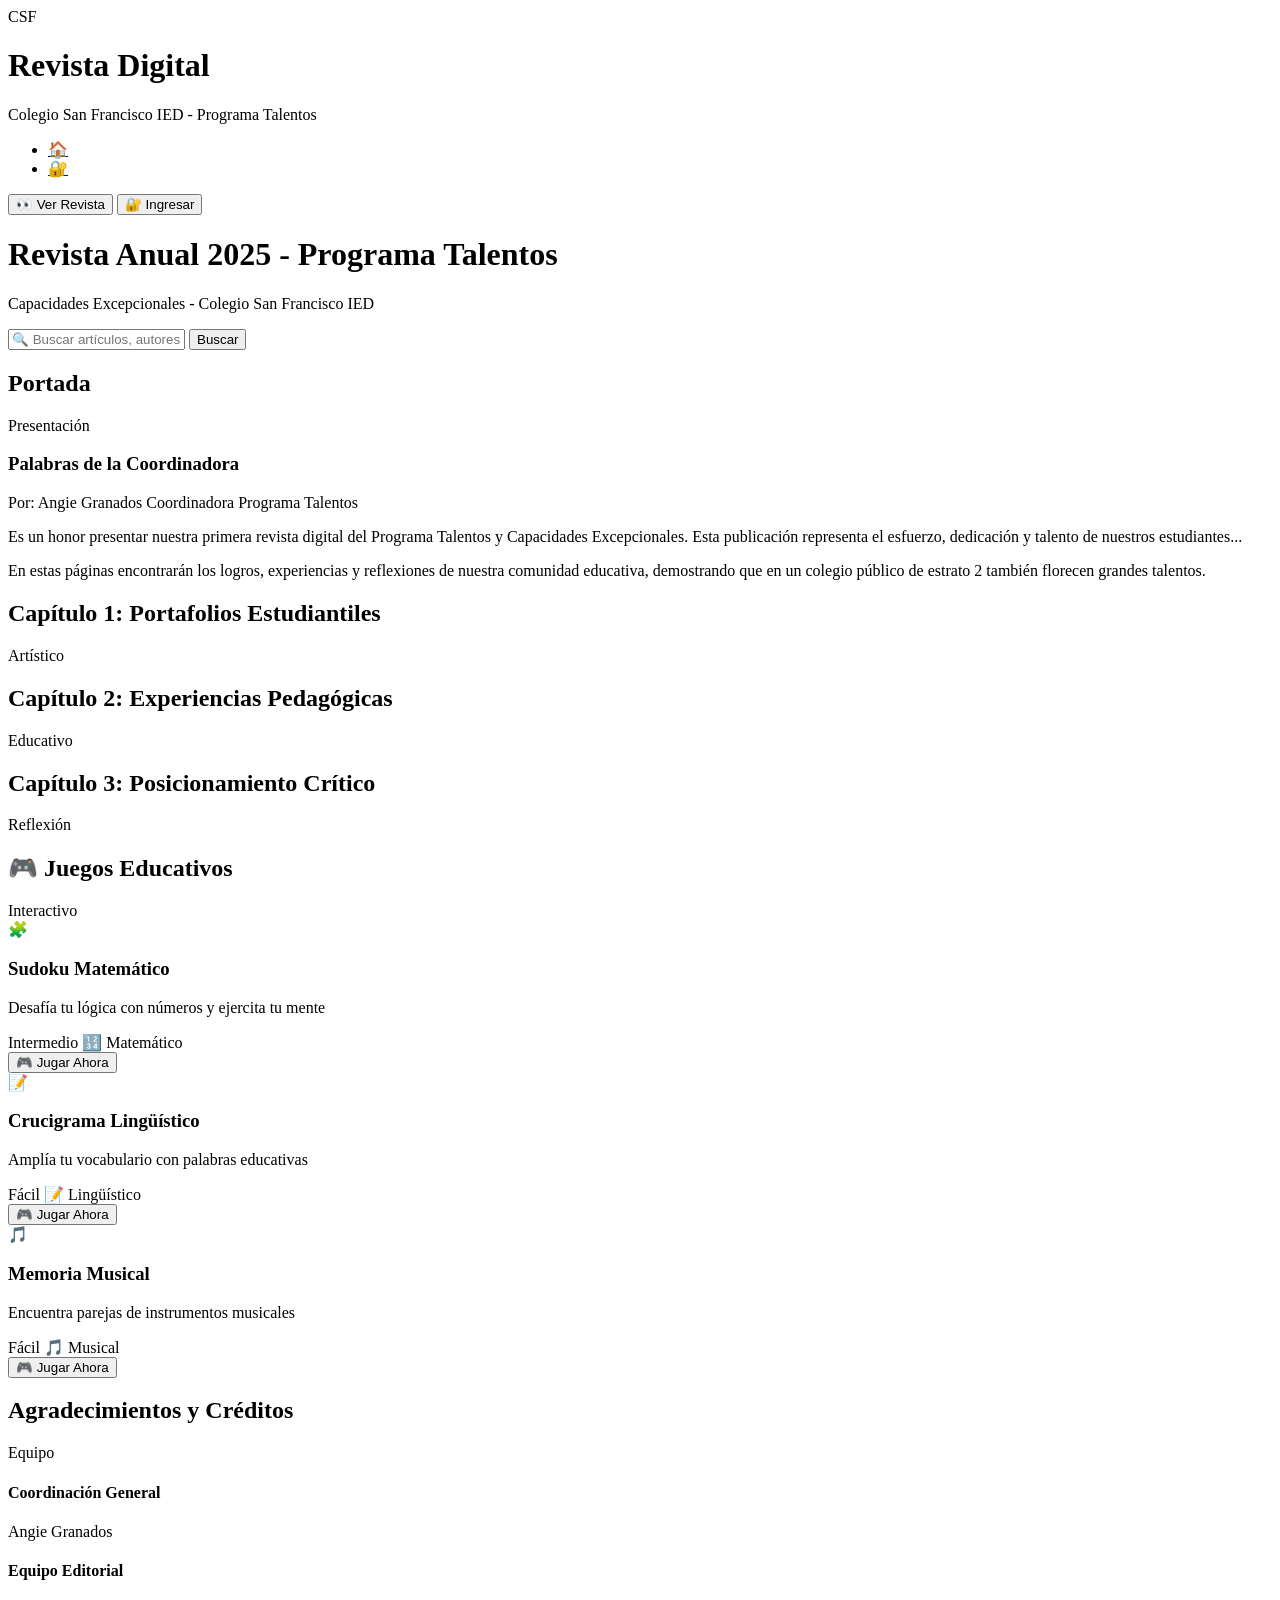
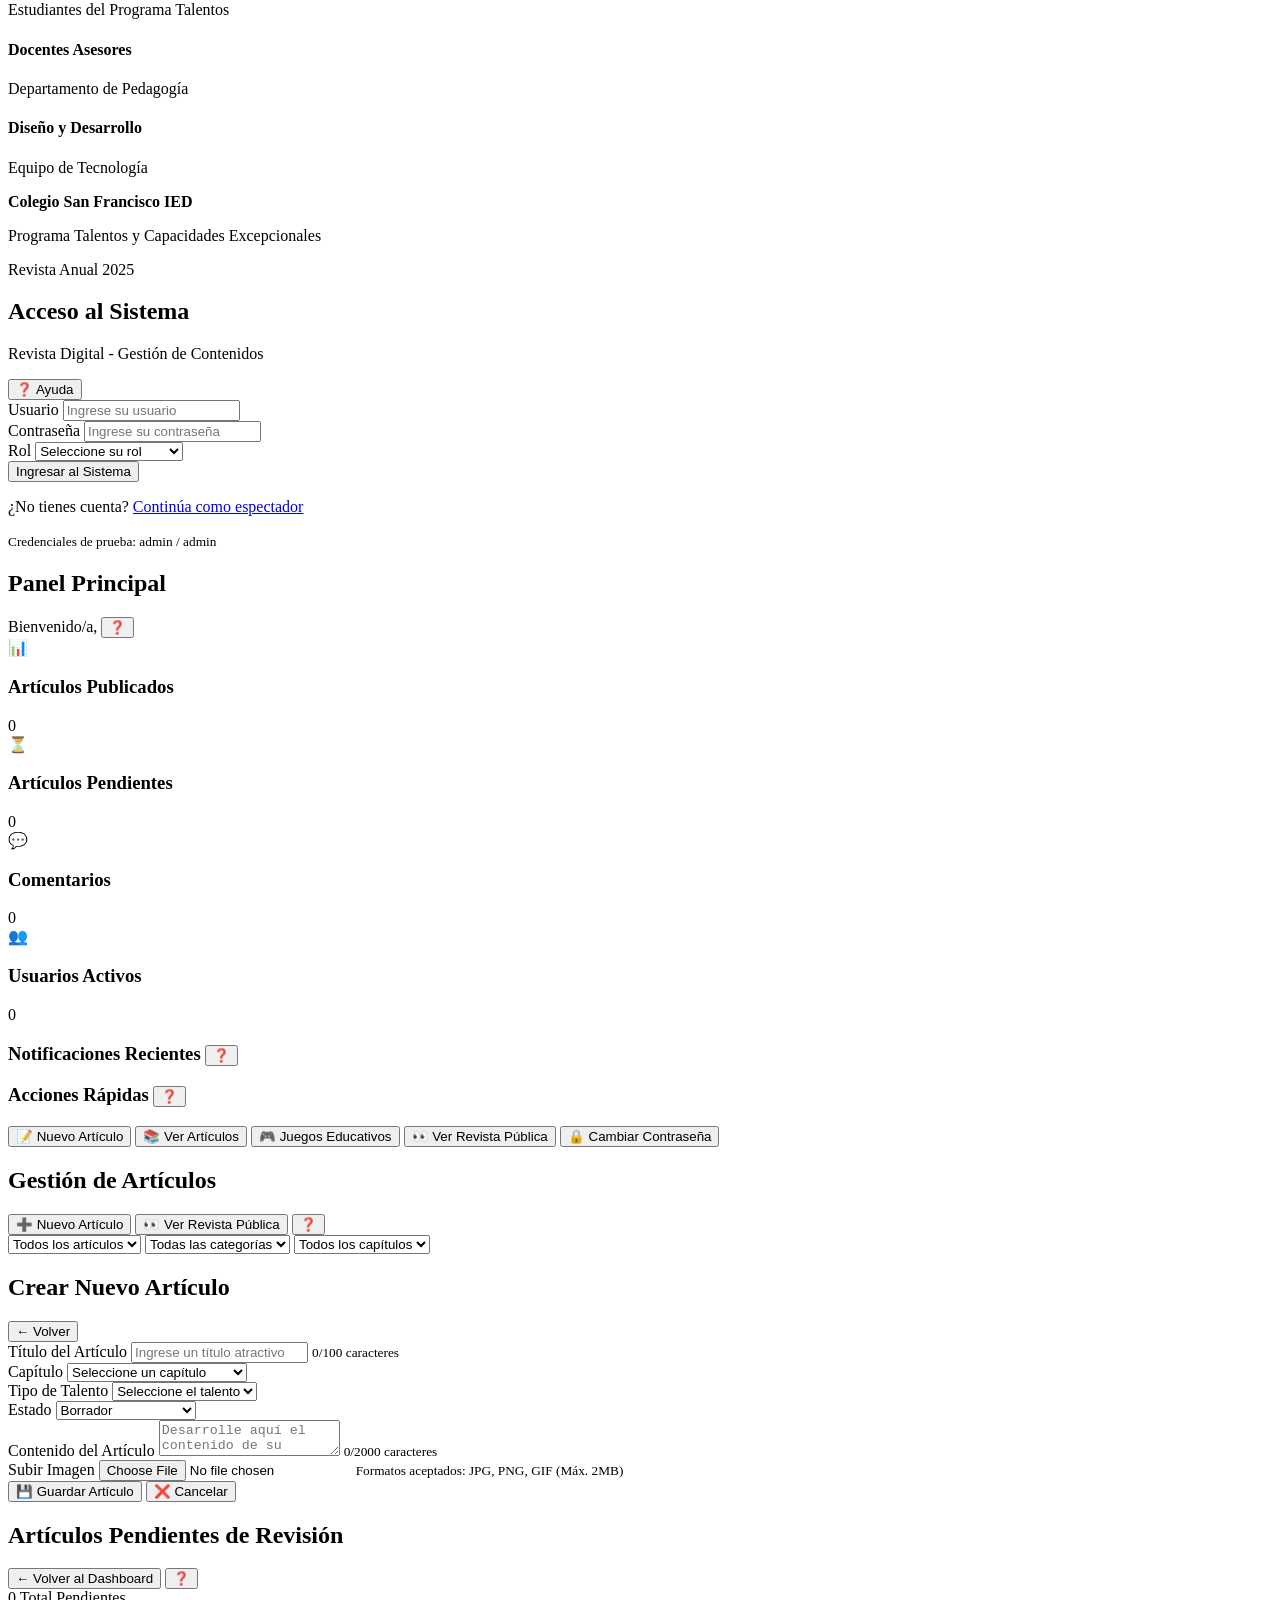
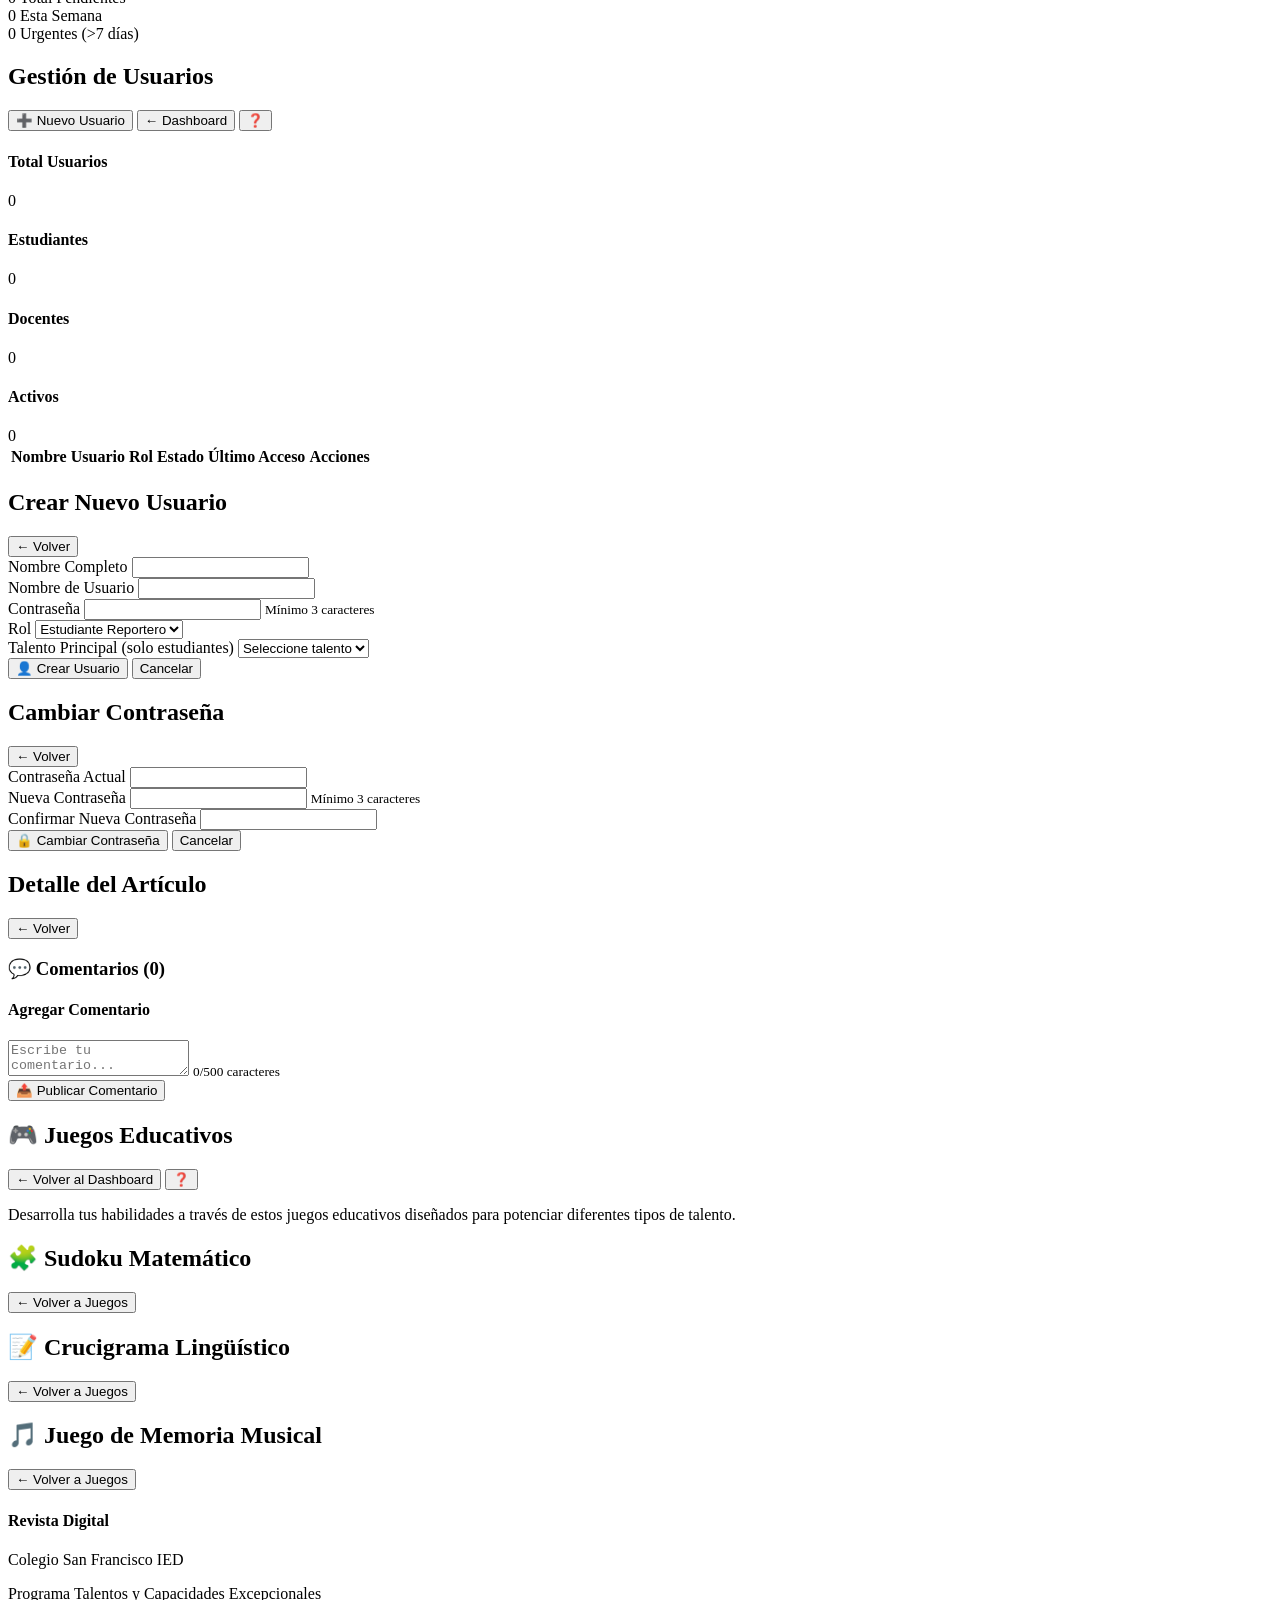
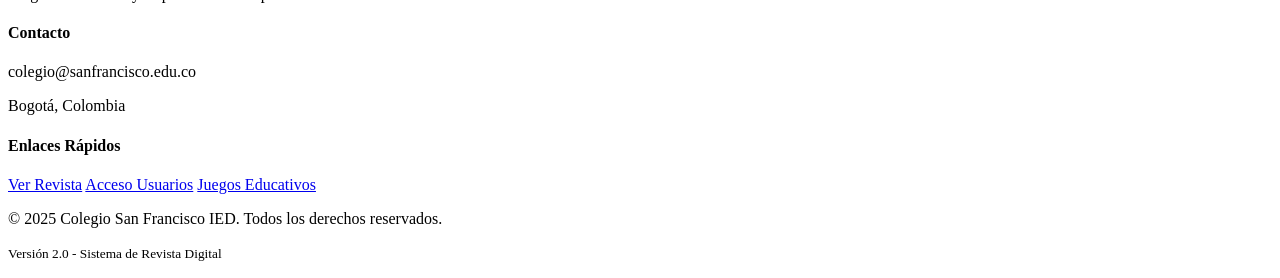
==== public/index.html @ 43ee8fc6 "Gg" ====
<!DOCTYPE html>
<html lang="es">
<head>
    <meta charset="UTF-8">
    <meta name="viewport" content="width=device-width, initial-scale=1.0">
    <meta name="description" content="Revista Digital del Colegio San Francisco IED - Programa Talentos y Capacidades Excepcionales">
    <link rel="stylesheet" href="styles.css">
    <script defer src="script.js"></script>
    <title>Revista Digital - Colegio San Francisco IED</title>
    
    <!-- PWA Meta Tags Básicos -->
    <meta name="theme-color" content="#1e3a8a">
    <meta name="apple-mobile-web-app-capable" content="yes">
    <meta name="apple-mobile-web-app-status-bar-style" content="default">
    <meta name="mobile-web-app-capable" content="yes">

    <!-- Manifest sin referencias a iconos faltantes -->
    <link rel="manifest" href="manifest.json">


    <!-- Service Worker Registration Simplificado -->
    <!-- CORREGIR EN EL <head> DEL HTML -->
<script>
    if ('serviceWorker' in navigator) {  // ✅ CORREGIDO: navigator
        window.addEventListener('load', function() {
            navigator.serviceWorker.register('/sw.js')  // ✅ CORREGIDO
                .then(function(registration) {
                    console.log('✅ ServiceWorker registrado: ', registration.scope);
                })
                .catch(function(error) {
                    console.log('❌ Error ServiceWorker: ', error);
                });
        });
    }
        // Verificar conexión
        function updateOnlineStatus() {
            const statusElement = document.getElementById('connection-status');
            if (statusElement) {
                statusElement.style.display = navigator.onLine ? 'none' : 'block';
            }
        }
        window.addEventListener('online', updateOnlineStatus);
        window.addEventListener('offline', updateOnlineStatus);
        document.addEventListener('DOMContentLoaded', updateOnlineStatus);
    </script>
</head>
<body>
    <!-- Header Público (visible para todos) -->
    <header id="main-header">
        <div class="container">
            <div class="header-content">
                <div class="logo">
                    <div class="school-logo">CSF</div>
                    <div class="logo-text">
                        <h1>Revista Digital</h1>
                        <p>Colegio San Francisco IED - Programa Talentos</p>
                    </div>
                </div>
                <nav>
                    <ul id="nav-menu">
                        <li><a href="#" onclick="showPublicMagazine()">🏠</a></li>
                        <li><a href="#" onclick="showPage('login-page')">🔐</a></li>
                    </ul>
                </nav>
                <div class="user-info" id="user-info">
                    <button onclick="showPublicMagazine()" class="btn-outline">👀 Ver Revista</button>
                    <button onclick="showPage('login-page')">🔐 Ingresar</button>
                </div>
            </div>
        </div>
    </header>

    <!-- Indicador de conexión -->
    <div id="connection-status" class="connection-status-offline" style="display: none;">
        🌐 Sin conexión - Modo offline activado
    </div>

    <main class="container">
        <!-- Página Pública - Revista para Espectadores -->
        <div id="public-magazine-page" class="page active">
            <div class="magazine-header">
                <h1>Revista Anual 2025 - Programa Talentos</h1>
                <p class="magazine-subtitle">Capacidades Excepcionales - Colegio San Francisco IED</p>
                <div class="search-container">
                    <input type="text" id="public-search" placeholder="🔍 Buscar artículos, autores..." 
                           onkeypress="if(event.key === 'Enter') searchInMagazine()">
                    <button onclick="searchInMagazine()">Buscar</button>
                </div>
            </div>

            <!-- Portada -->
            <section class="chapter" id="portada">
                <div class="chapter-header">
                    <h2>Portada</h2>
                    <span class="chapter-badge">Presentación</span>
                </div>
                <div class="editorial-content">
                    <div class="editorial-card">
                        <h3>Palabras de la Coordinadora</h3>
                        <div class="editorial-meta">
                            <span>Por: Angie Granados</span>
                            <span>Coordinadora Programa Talentos</span>
                        </div>
                        <div class="editorial-text">
                            <p>Es un honor presentar nuestra primera revista digital del Programa Talentos y Capacidades Excepcionales. Esta publicación representa el esfuerzo, dedicación y talento de nuestros estudiantes...</p>
                            <p>En estas páginas encontrarán los logros, experiencias y reflexiones de nuestra comunidad educativa, demostrando que en un colegio público de estrato 2 también florecen grandes talentos.</p>
                        </div>
                    </div>
                </div>
            </section>

            <!-- Capítulo 1: Portafolios Estudiantiles -->
            <section class="chapter" id="portafolios">
                <div class="chapter-header">
                    <h2>Capítulo 1: Portafolios Estudiantiles</h2>
                    <span class="chapter-badge talento-artistico">Artístico</span>
                </div>
                <div class="articles-grid" id="public-portafolios-grid">
                    <!-- Portafolios se cargarán con JavaScript -->
                </div>
            </section>

            <!-- Capítulo 2: Experiencias Pedagógicas -->
            <section class="chapter" id="experiencias">
                <div class="chapter-header">
                    <h2>Capítulo 2: Experiencias Pedagógicas</h2>
                    <span class="chapter-badge talento-educativo">Educativo</span>
                </div>
                <div class="articles-grid" id="public-experiencias-grid">
                    <!-- Experiencias se cargarán con JavaScript -->
                </div>
            </section>

            <!-- Capítulo 3: Posicionamiento Crítico -->
            <section class="chapter" id="posicionamiento">
                <div class="chapter-header">
                    <h2>Capítulo 3: Posicionamiento Crítico</h2>
                    <span class="chapter-badge talento-critico">Reflexión</span>
                </div>
                <div class="articles-grid" id="public-posicionamiento-grid">
                    <!-- Reflexiones se cargarán con JavaScript -->
                </div>
            </section>

            <!-- Sección de Juegos Públicos -->
            <section class="chapter" id="juegos-publicos">
                <div class="chapter-header">
                    <h2>🎮 Juegos Educativos</h2>
                    <span class="chapter-badge">Interactivo</span>
                </div>
                <div class="games-grid" id="public-games-grid">
                    <div class="game-card" onclick="showGamesPage()">
                        <div class="game-icon">🧩</div>
                        <h3>Sudoku Matemático</h3>
                        <p>Desafía tu lógica con números y ejercita tu mente</p>
                        <div class="game-meta">
                            <span class="difficulty-badge intermedio">Intermedio</span>
                            <span class="game-category">🔢 Matemático</span>
                        </div>
                        <button class="btn-play">🎮 Jugar Ahora</button>
                    </div>
                    <div class="game-card" onclick="showGamesPage()">
                        <div class="game-icon">📝</div>
                        <h3>Crucigrama Lingüístico</h3>
                        <p>Amplía tu vocabulario con palabras educativas</p>
                        <div class="game-meta">
                            <span class="difficulty-badge facil">Fácil</span>
                            <span class="game-category">📝 Lingüístico</span>
                        </div>
                        <button class="btn-play">🎮 Jugar Ahora</button>
                    </div>
                    <div class="game-card" onclick="showGamesPage()">
                        <div class="game-icon">🎵</div>
                        <h3>Memoria Musical</h3>
                        <p>Encuentra parejas de instrumentos musicales</p>
                        <div class="game-meta">
                            <span class="difficulty-badge facil">Fácil</span>
                            <span class="game-category">🎵 Musical</span>
                        </div>
                        <button class="btn-play">🎮 Jugar Ahora</button>
                    </div>
                </div>
            </section>

            <!-- Cierre y Créditos -->
            <section class="chapter" id="cierre">
                <div class="chapter-header">
                    <h2>Agradecimientos y Créditos</h2>
                    <span class="chapter-badge">Equipo</span>
                </div>
                <div class="creditos-content">
                    <div class="equipo-grid">
                        <div class="miembro-equipo">
                            <h4>Coordinación General</h4>
                            <p>Angie Granados</p>
                        </div>
                        <div class="miembro-equipo">
                            <h4>Equipo Editorial</h4>
                            <p>Estudiantes del Programa Talentos</p>
                        </div>
                        <div class="miembro-equipo">
                            <h4>Docentes Asesores</h4>
                            <p>Departamento de Pedagogía</p>
                        </div>
                        <div class="miembro-equipo">
                            <h4>Diseño y Desarrollo</h4>
                            <p>Equipo de Tecnología</p>
                        </div>
                    </div>
                    <div class="institucional-info">
                        <p><strong>Colegio San Francisco IED</strong></p>
                        <p>Programa Talentos y Capacidades Excepcionales</p>
                        <p>Revista Anual 2025</p>
                    </div>
                </div>
            </section>
        </div>

        <!-- Login Page -->
        <div id="login-page" class="page">
            <div class="login-container">
                <div class="login-header">
                    <h2>Acceso al Sistema</h2>
                    <p>Revista Digital - Gestión de Contenidos</p>
                    <button class="btn-help" onclick="showHelp('login')">❓ Ayuda</button>
                </div>
                <form id="login-form">
                    <div class="form-group">
                        <label for="username">Usuario</label>
                        <input type="text" id="username" required placeholder="Ingrese su usuario">
                    </div>
                    <div class="form-group">
                        <label for="password">Contraseña</label>
                        <input type="password" id="password" required placeholder="Ingrese su contraseña">
                    </div>
                    <div class="form-group">
                        <label for="role">Rol</label>
                        <select id="role" required>
                            <option value="">Seleccione su rol</option>
                            <option value="student">Estudiante Reportero</option>
                            <option value="teacher">Docente</option>
                            <option value="admin">Administrador</option>
                            <option value="parent">Padre de Familia</option>
                        </select>
                    </div>
                    <button type="submit" class="btn-login">Ingresar al Sistema</button>
                </form>
                <div class="login-footer">
                    <p>¿No tienes cuenta? <a href="#" onclick="showPublicMagazine()">Continúa como espectador</a></p>
                    <p><small>Credenciales de prueba: admin / admin</small></p>
                </div>
            </div>
        </div>

        <!-- Dashboard Page -->
        <div id="dashboard-page" class="page">
            <div class="page-header">
                <h2 class="page-title">Panel Principal</h2>
                <div class="user-welcome">
                    Bienvenido/a, <span id="welcome-user-name"></span>
                    <button class="btn-help" onclick="showHelp('dashboard')">❓</button>
                </div>
            </div>
            
            <div class="dashboard-cards">
                <div class="card card-published">
                    <div class="card-icon">📊</div>
                    <h3>Artículos Publicados</h3>
                    <div class="number" id="published-count">0</div>
                </div>
                <div class="card card-pending">
                    <div class="card-icon">⏳</div>
                    <h3>Artículos Pendientes</h3>
                    <div class="number" id="pending-count">0</div>
                </div>
                <div class="card card-comments">
                    <div class="card-icon">💬</div>
                    <h3>Comentarios</h3>
                    <div class="number" id="comments-count">0</div>
                </div>
                <div class="card card-users">
                    <div class="card-icon">👥</div>
                    <h3>Usuarios Activos</h3>
                    <div class="number" id="users-count">0</div>
                </div>
            </div>
            
            <div class="dashboard-section">
                <h3>Notificaciones Recientes 
                    <button class="btn-help" onclick="showHelp('notifications')">❓</button>
                </h3>
                <div id="notifications-list" class="notifications-container">
                    <!-- Notifications will be populated by JavaScript -->
                </div>
            </div>

            <div class="dashboard-section">
                <h3>Acciones Rápidas 
                    <button class="btn-help" onclick="showHelp('actions')">❓</button>
                </h3>
                <div class="quick-actions">
                    <button class="btn-action" onclick="showNewArticleForm()">
                        <span>📝</span>
                        <span>Nuevo Artículo</span>
                    </button>
                    <button class="btn-action" onclick="showPage('articles-page'); loadArticles()">
                        <span>📚</span>
                        <span>Ver Artículos</span>
                    </button>
                    <button class="btn-action" onclick="showGamesPage()">
                        <span>🎮</span>
                        <span>Juegos Educativos</span>
                    </button>
                    <button class="btn-action" onclick="showPublicMagazine()">
                        <span>👀</span>
                        <span>Ver Revista Pública</span>
                    </button>
                    <button class="btn-action" onclick="showChangePasswordForm()">
                        <span>🔒</span>
                        <span>Cambiar Contraseña</span>
                    </button>
                    <button class="btn-action" onclick="exportData()" id="export-btn" style="display: none;">
                        <span>📤</span>
                        <span>Exportar Datos</span>
                    </button>
                </div>
            </div>
        </div>

        <!-- Articles Page -->
        <div id="articles-page" class="page">
            <div class="page-header">
                <h2 class="page-title">Gestión de Artículos</h2>
                <div class="page-actions">
                    <button id="new-article-btn" class="btn-success">➕ Nuevo Artículo</button>
                    <button onclick="showPublicMagazine()" class="btn-outline">👀 Ver Revista Pública</button>
                    <button class="btn-help" onclick="showHelp('articles')">❓</button>
                </div>
            </div>
            
            <div class="filters-section">
                <select id="article-filter" onchange="filterArticles()">
                    <option value="all">Todos los artículos</option>
                    <option value="published">Publicados</option>
                    <option value="pending">Pendientes</option>
                    <option value="draft">Borradores</option>
                    <option value="rejected">Rechazados</option>
                </select>
                <select id="category-filter" onchange="filterArticles()">
                    <option value="all">Todas las categorías</option>
                    <option value="deportivo">Deportivo</option>
                    <option value="musical">Musical</option>
                    <option value="matematico">Matemático</option>
                    <option value="linguistico">Lingüístico</option>
                    <option value="tecnologico">Tecnológico</option>
                    <option value="artistico">Artístico</option>
                </select>
                <select id="chapter-filter" onchange="filterArticles()">
                    <option value="all">Todos los capítulos</option>
                    <option value="portafolios">Portafolios</option>
                    <option value="experiencias">Experiencias</option>
                    <option value="posicionamiento">Posicionamiento</option>
                </select>
            </div>
            
            <div class="articles-grid" id="articles-grid">
                <!-- Articles will be populated by JavaScript -->
            </div>
        </div>

        <!-- Create/Edit Article Page -->
        <div id="article-form-page" class="page">
            <div class="page-header">
                <h2 class="page-title" id="article-form-title">Crear Nuevo Artículo</h2>
                <button onclick="showPage('articles-page'); loadArticles()" class="btn-outline">← Volver</button>
            </div>
            
            <div class="form-container">
                <form id="article-form">
                    <input type="hidden" id="article-id">
                    
                    <div class="form-row">
                        <div class="form-group">
                            <label for="article-title">Título del Artículo</label>
                            <input type="text" id="article-title" required placeholder="Ingrese un título atractivo">
                            <small class="char-count" id="title-char-count">0/100 caracteres</small>
                        </div>
                        
                        <div class="form-group">
                            <label for="article-chapter">Capítulo</label>
                            <select id="article-chapter" required>
                                <option value="">Seleccione un capítulo</option>
                                <option value="portafolios">Portafolios Estudiantiles</option>
                                <option value="experiencias">Experiencias Pedagógicas</option>
                                <option value="posicionamiento">Posicionamiento Crítico</option>
                            </select>
                        </div>
                    </div>
                    
                    <div class="form-row">
                        <div class="form-group">
                            <label for="article-category">Tipo de Talento</label>
                            <select id="article-category" required>
                                <option value="">Seleccione el talento</option>
                                <option value="deportivo">🏃 Deportivo</option>
                                <option value="musical">🎵 Musical</option>
                                <option value="matematico">🔢 Matemático</option>
                                <option value="linguistico">📝 Lingüístico</option>
                                <option value="tecnologico">💻 Tecnológico</option>
                                <option value="artistico">🎨 Artístico</option>
                            </select>
                        </div>
                        
                        <div class="form-group">
                            <label for="article-status">Estado</label>
                            <select id="article-status">
                                <option value="draft">Borrador</option>
                                <option value="pending">Enviar para revisión</option>
                            </select>
                        </div>
                    </div>
                    
                    <div class="form-group">
                        <label for="article-content">Contenido del Artículo</label>
                        <textarea id="article-content" required placeholder="Desarrolle aquí el contenido de su artículo..."></textarea>
                        <small class="char-count" id="content-char-count">0/2000 caracteres</small>
                    </div>
                    
                    <div class="form-group">
                        <label for="article-image-upload">Subir Imagen</label>
                        <input type="file" id="article-image-upload" accept="image/*" onchange="previewImage(this)">
                        <small>Formatos aceptados: JPG, PNG, GIF (Máx. 2MB)</small>
                        <div id="image-preview" class="image-preview" style="display: none;">
                            <img id="preview-img" src="" alt="Vista previa">
                            <button type="button" onclick="removeImage()" class="btn-danger">❌ Eliminar</button>
                        </div>
                    </div>
                    
                    <div class="form-actions">
                        <button type="submit" id="save-article-btn" class="btn-success">💾 Guardar Artículo</button>
                        <button type="button" id="cancel-article-btn" class="btn-outline">❌ Cancelar</button>
                    </div>
                </form>
            </div>
        </div>

        <!-- Pending Articles Page (for teachers/admins) -->
        <div id="pending-articles-page" class="page">
            <div class="page-header">
                <h2 class="page-title">Artículos Pendientes de Revisión</h2>
                <div class="page-actions">
                    <button onclick="showPage('dashboard-page')" class="btn-outline">← Volver al Dashboard</button>
                    <button class="btn-help" onclick="showHelp('review')">❓</button>
                </div>
            </div>
            
            <div class="pending-stats">
                <div class="stat-item">
                    <span class="stat-number" id="total-pending">0</span>
                    <span class="stat-label">Total Pendientes</span>
                </div>
                <div class="stat-item">
                    <span class="stat-number" id="pending-this-week">0</span>
                    <span class="stat-label">Esta Semana</span>
                </div>
                <div class="stat-item">
                    <span class="stat-number" id="pending-urgent">0</span>
                    <span class="stat-label">Urgentes (>7 días)</span>
                </div>
            </div>
            
            <div class="articles-grid" id="pending-articles-grid">
                <!-- Pending articles will be populated by JavaScript -->
            </div>
        </div>

        <!-- Users Management Page (for admins) -->
        <div id="users-page" class="page">
            <div class="page-header">
                <h2 class="page-title">Gestión de Usuarios</h2>
                <div class="page-actions">
                    <button onclick="showCreateUserForm()" class="btn-success">➕ Nuevo Usuario</button>
                    <button onclick="showPage('dashboard-page')" class="btn-outline">← Dashboard</button>
                    <button class="btn-help" onclick="showHelp('users')">❓</button>
                </div>
            </div>
            
            <div class="users-stats">
                <div class="stat-card">
                    <h4>Total Usuarios</h4>
                    <div class="stat-number" id="total-users">0</div>
                </div>
                <div class="stat-card">
                    <h4>Estudiantes</h4>
                    <div class="stat-number" id="student-users">0</div>
                </div>
                <div class="stat-card">
                    <h4>Docentes</h4>
                    <div class="stat-number" id="teacher-users">0</div>
                </div>
                <div class="stat-card">
                    <h4>Activos</h4>
                    <div class="stat-number" id="active-users">0</div>
                </div>
            </div>
            
            <table class="data-table">
                <thead>
                    <tr>
                        <th>Nombre</th>
                        <th>Usuario</th>
                        <th>Rol</th>
                        <th>Estado</th>
                        <th>Último Acceso</th>
                        <th>Acciones</th>
                    </tr>
                </thead>
                <tbody id="users-table-body">
                    <!-- Users will be populated by JavaScript -->
                </tbody>
            </table>
        </div>

        <!-- Create User Form (for admins) -->
        <div id="create-user-page" class="page">
            <div class="page-header">
                <h2 class="page-title">Crear Nuevo Usuario</h2>
                <button onclick="showPage('users-page'); loadUsers()" class="btn-outline">← Volver</button>
            </div>
            
            <div class="form-container">
                <form id="create-user-form">
                    <div class="form-row">
                        <div class="form-group">
                            <label for="new-user-name">Nombre Completo</label>
                            <input type="text" id="new-user-name" required>
                        </div>
                        <div class="form-group">
                            <label for="new-user-username">Nombre de Usuario</label>
                            <input type="text" id="new-user-username" required>
                            <small id="username-availability"></small>
                        </div>
                    </div>
                    
                    <div class="form-row">
                        <div class="form-group">
                            <label for="new-user-password">Contraseña</label>
                            <input type="password" id="new-user-password" required>
                            <small>Mínimo 3 caracteres</small>
                        </div>
                        <div class="form-group">
                            <label for="new-user-role">Rol</label>
                            <select id="new-user-role" required>
                                <option value="student">Estudiante Reportero</option>
                                <option value="teacher">Docente</option>
                                <option value="parent">Padre de Familia</option>
                                <option value="admin">Administrador</option>
                            </select>
                        </div>
                    </div>
                    
                    <div class="form-group">
                        <label for="new-user-talento">Talento Principal (solo estudiantes)</label>
                        <select id="new-user-talento">
                            <option value="">Seleccione talento</option>
                            <option value="deportivo">Deportivo</option>
                            <option value="musical">Musical</option>
                            <option value="matematico">Matemático</option>
                            <option value="linguistico">Lingüístico</option>
                            <option value="tecnologico">Tecnológico</option>
                            <option value="artistico">Artístico</option>
                        </select>
                    </div>
                    
                    <div class="form-actions">
                        <button type="submit" class="btn-success">👤 Crear Usuario</button>
                        <button type="button" onclick="showPage('users-page'); loadUsers()" class="btn-outline">Cancelar</button>
                    </div>
                </form>
            </div>
        </div>

        <!-- Change Password Page -->
        <div id="change-password-page" class="page">
            <div class="page-header">
                <h2 class="page-title">Cambiar Contraseña</h2>
                <button onclick="showPage('dashboard-page')" class="btn-outline">← Volver</button>
            </div>
            
            <div class="form-container">
                <form id="change-password-form">
                    <div class="form-group">
                        <label for="current-password">Contraseña Actual</label>
                        <input type="password" id="current-password" required>
                    </div>
                    
                    <div class="form-group">
                        <label for="new-password">Nueva Contraseña</label>
                        <input type="password" id="new-password" required>
                        <small>Mínimo 3 caracteres</small>
                    </div>
                    
                    <div class="form-group">
                        <label for="confirm-password">Confirmar Nueva Contraseña</label>
                        <input type="password" id="confirm-password" required>
                        <small id="password-match"></small>
                    </div>
                    
                    <div class="form-actions">
                        <button type="submit" class="btn-success">🔒 Cambiar Contraseña</button>
                        <button type="button" onclick="showPage('dashboard-page')" class="btn-outline">Cancelar</button>
                    </div>
                </form>
            </div>
        </div>

        <!-- Article Detail Page -->
        <div id="article-detail-page" class="page">
            <div class="page-header">
                <h2 class="page-title">Detalle del Artículo</h2>
                <button onclick="showPage('articles-page'); loadArticles()" class="btn-outline">← Volver</button>
            </div>
            
            <div id="article-detail-content">
                <!-- Article detail will be populated by JavaScript -->
            </div>
            
            <div class="comments-section">
                <h3>💬 Comentarios <span id="comments-count-badge">(0)</span></h3>
                <div id="comments-list">
                    <!-- Comments will be populated by JavaScript -->
                </div>
                
                <div class="form-container">
                    <h4>Agregar Comentario</h4>
                    <form id="comment-form">
                        <input type="hidden" id="comment-article-id">
                        <div class="form-group">
                            <textarea id="comment-content" placeholder="Escribe tu comentario..." required maxlength="500"></textarea>
                            <small class="char-count" id="comment-char-count">0/500 caracteres</small>
                        </div>
                        <button type="submit" class="btn-success">📤 Publicar Comentario</button>
                    </form>
                </div>
            </div>
        </div>

        <!-- Games Page -->
        <div id="games-page" class="page">
            <div class="page-header">
                <h2 class="page-title">🎮 Juegos Educativos</h2>
                <div class="page-actions">
                    <button onclick="showPage('dashboard-page')" class="btn-outline">← Volver al Dashboard</button>
                    <button class="btn-help" onclick="showHelp('games')">❓</button>
                </div>
            </div>
            
            <div class="games-intro">
                <p>Desarrolla tus habilidades a través de estos juegos educativos diseñados para potenciar diferentes tipos de talento.</p>
                <div class="user-stats" id="user-game-stats" style="display: none;">
                    <h4>🏆 Tus Estadísticas de Juego</h4>
                    <div id="game-stats-content"></div>
                </div>
            </div>
            
            <div class="games-grid" id="games-grid">
                <!-- Games will be populated by JavaScript -->
            </div>
        </div>

        <!-- Sudoku Game Page -->
        <div id="sudoku-game-page" class="page">
            <div class="page-header">
                <h2 class="page-title">🧩 Sudoku Matemático</h2>
                <button onclick="showGamesPage()" class="btn-outline">← Volver a Juegos</button>
            </div>
            <div id="sudoku-container">
                <!-- Sudoku game will be rendered here -->
            </div>
        </div>

        <!-- Crossword Game Page -->
        <div id="crossword-game-page" class="page">
            <div class="page-header">
                <h2 class="page-title">📝 Crucigrama Lingüístico</h2>
                <button onclick="showGamesPage()" class="btn-outline">← Volver a Juegos</button>
            </div>
            <div id="crossword-container">
                <!-- Crossword game will be rendered here -->
            </div>
        </div>

        <!-- Memory Game Page -->
        <div id="memory-game-page" class="page">
            <div class="page-header">
                <h2 class="page-title">🎵 Juego de Memoria Musical</h2>
                <button onclick="showGamesPage()" class="btn-outline">← Volver a Juegos</button>
            </div>
            <div id="memory-container">
                <!-- Memory game will be rendered here -->
            </div>
        </div>
    </main>

    <footer>
        <div class="container">
            <div class="footer-content">
                <div class="footer-section">
                    <h4>Revista Digital</h4>
                    <p>Colegio San Francisco IED</p>
                    <p>Programa Talentos y Capacidades Excepcionales</p>
                </div>
                <div class="footer-section">
                    <h4>Contacto</h4>
                    <p>colegio@sanfrancisco.edu.co</p>
                    <p>Bogotá, Colombia</p>
                </div>
                <div class="footer-section">
                    <h4>Enlaces Rápidos</h4>
                    <a href="#" onclick="showPublicMagazine()">Ver Revista</a>
                    <a href="#" onclick="showPage('login-page')">Acceso Usuarios</a>
                    <a href="#" onclick="showGamesPage()">Juegos Educativos</a>
                </div>
            </div>
            <div class="footer-bottom">
                <p>&copy; 2025 Colegio San Francisco IED. Todos los derechos reservados.</p>
                <p><small>Versión 2.0 - Sistema de Revista Digital</small></p>
            </div>
        </div>
    </footer>

</body>
</html>
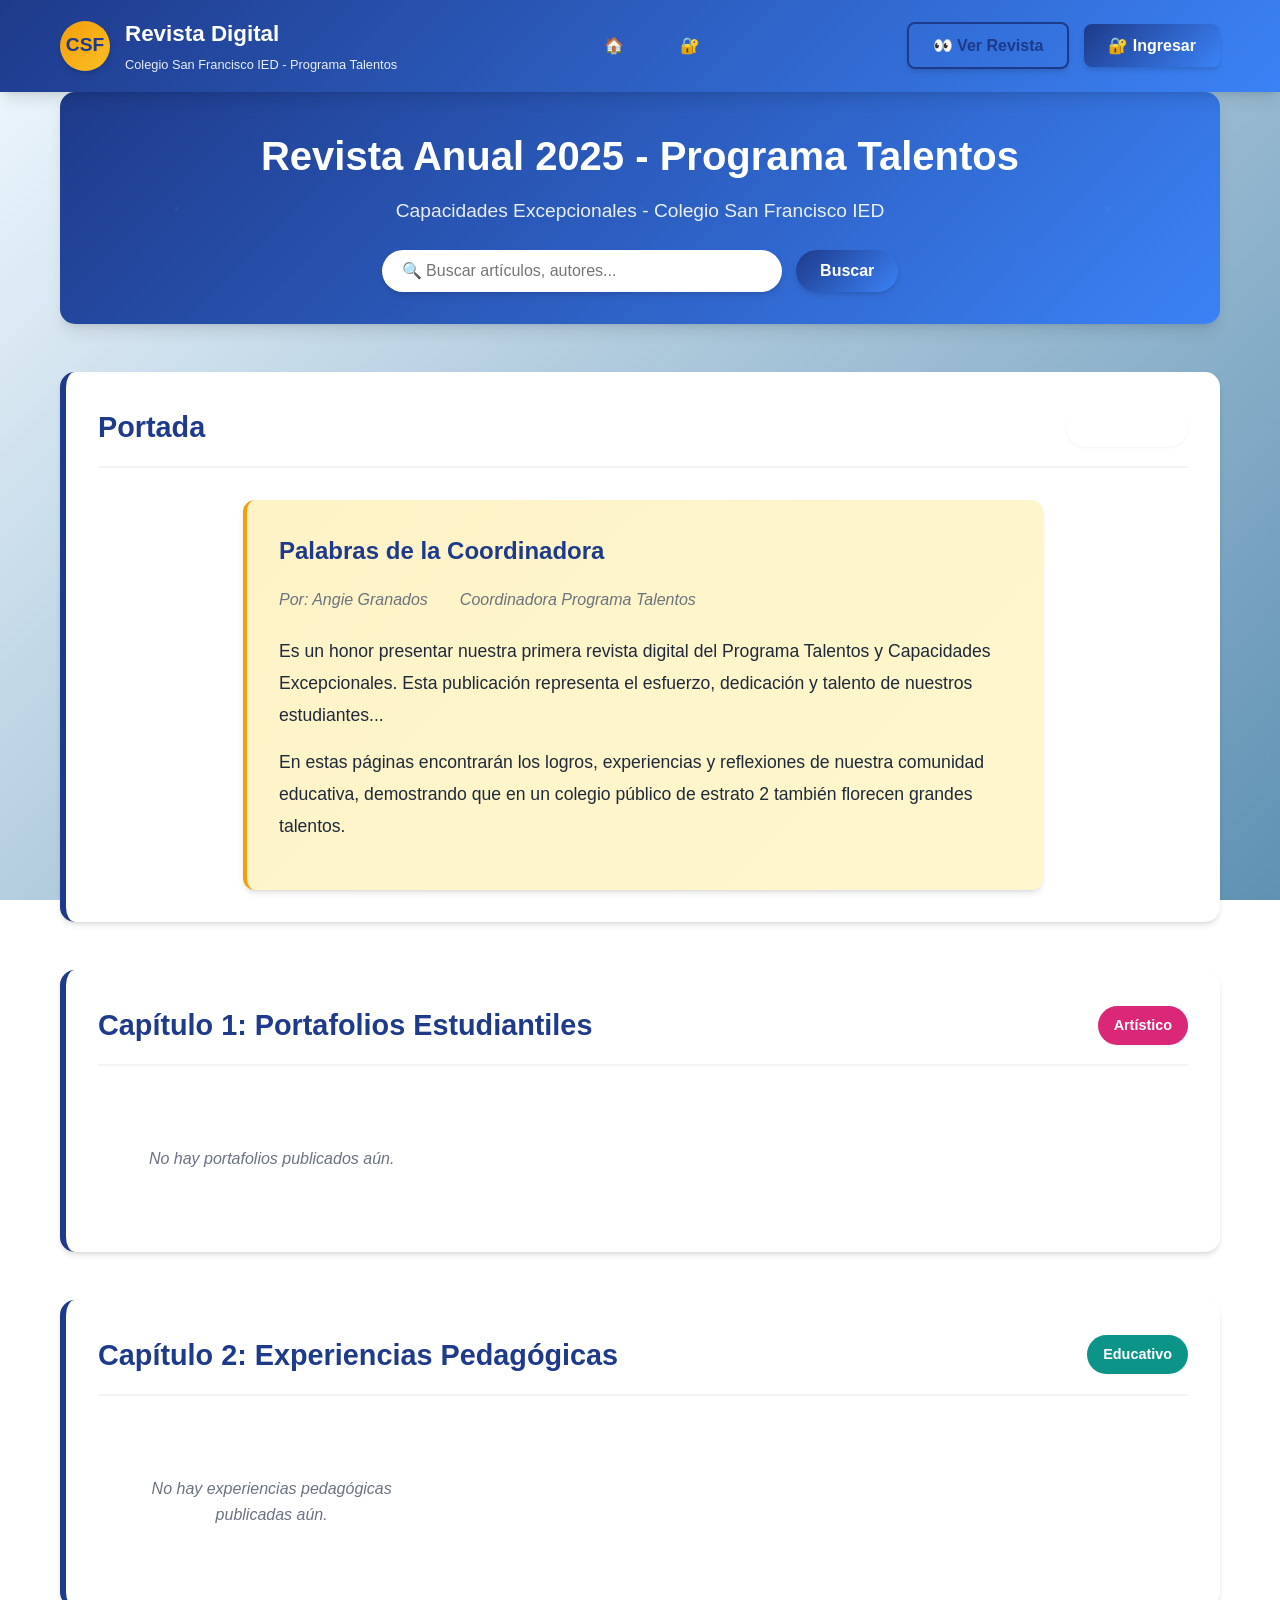
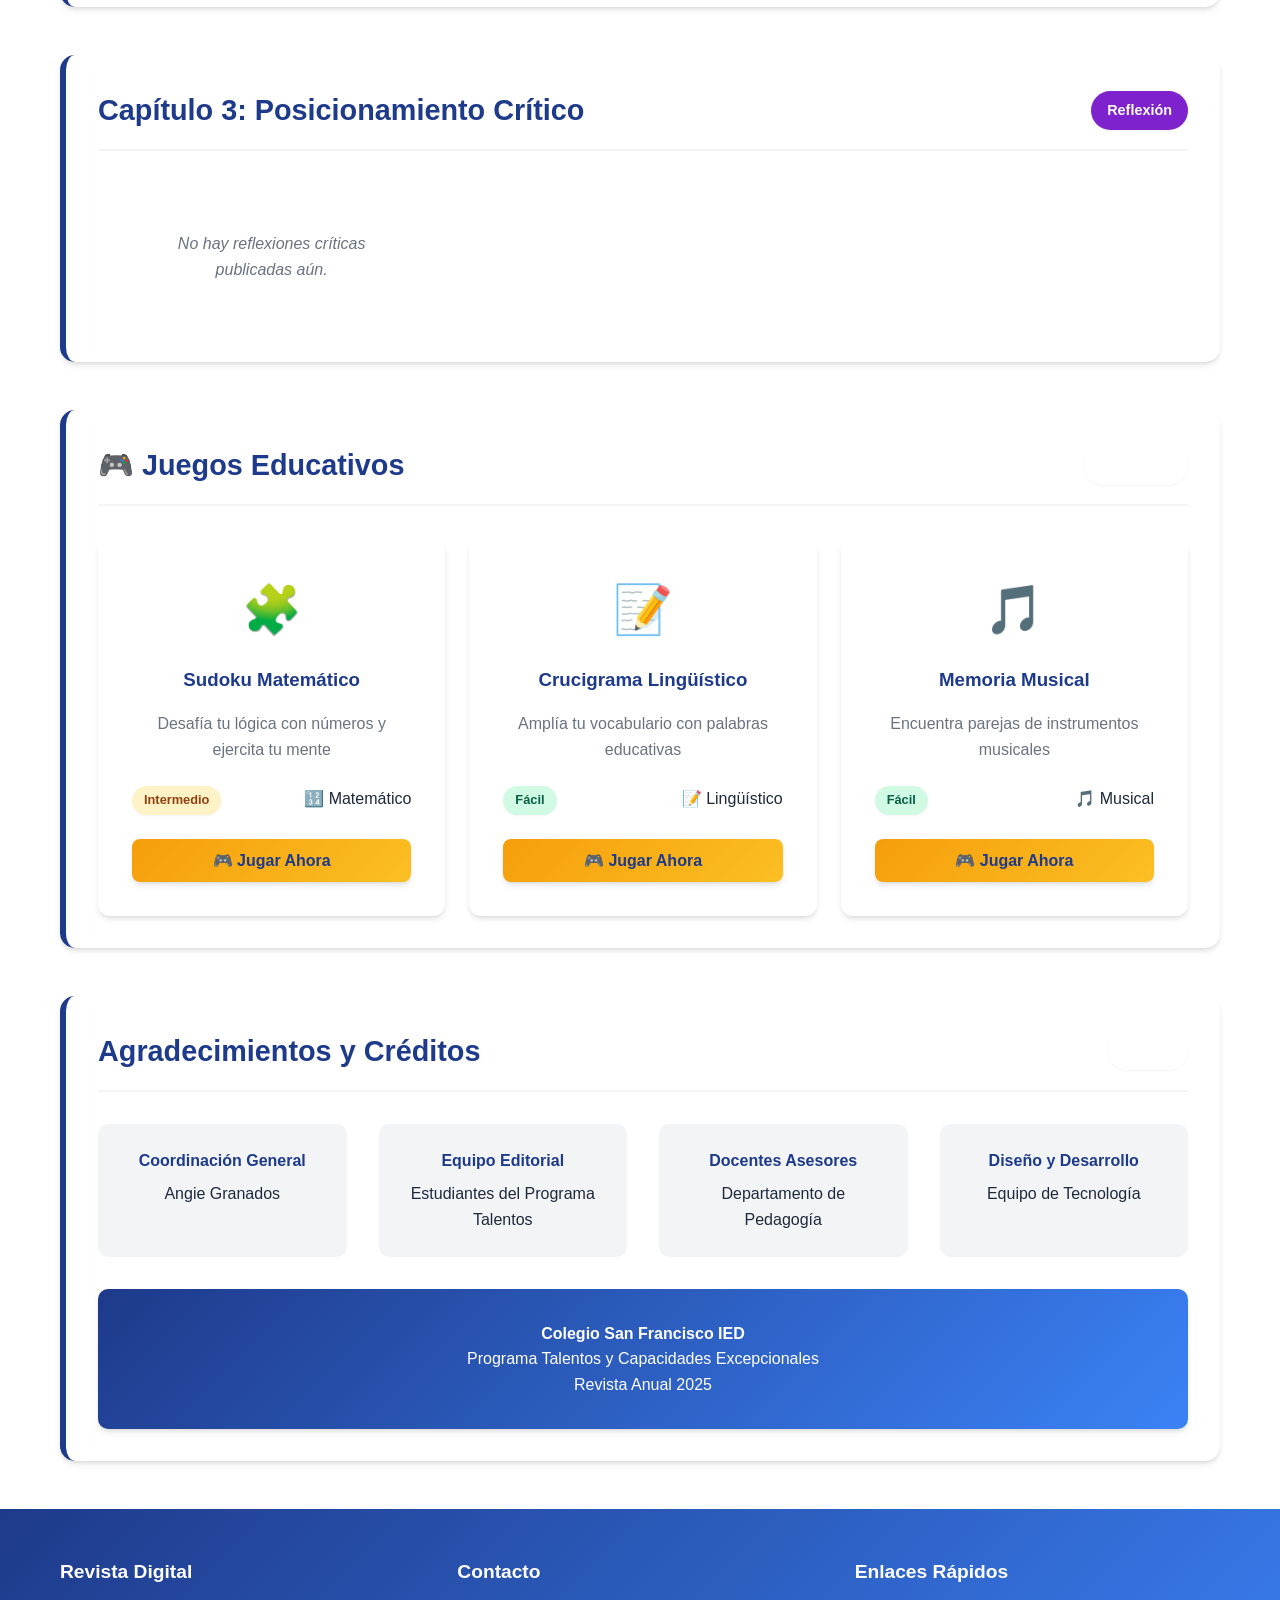
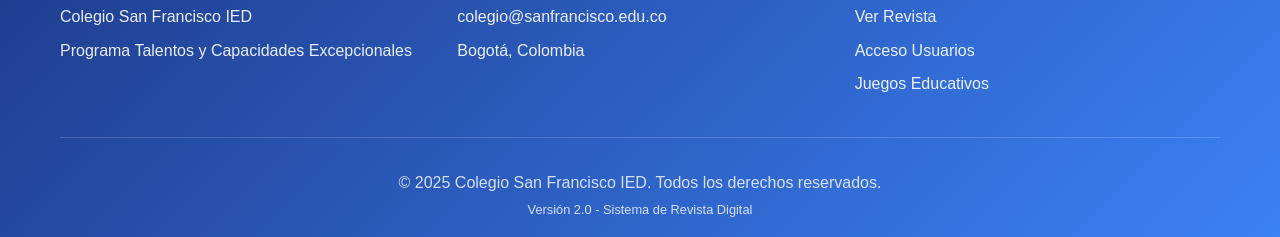
==== commit a102776b: "Cambios" ====
--- a/public/index.html
+++ b/public/index.html
@@ -15,7 +15,7 @@
     <meta name="mobile-web-app-capable" content="yes">
 
     <!-- Manifest sin referencias a iconos faltantes -->
-    <link rel="manifest" href="manifest.json">
+    <link rel="manifest" href="./manifest.json">
 
 
     <!-- Service Worker Registration Simplificado -->
@@ -23,7 +23,7 @@
 <script>
     if ('serviceWorker' in navigator) {  // ✅ CORREGIDO: navigator
         window.addEventListener('load', function() {
-            navigator.serviceWorker.register('/sw.js')  // ✅ CORREGIDO
+            navigator.serviceWorker.register('.sw.js')  // ✅ CORREGIDO
                 .then(function(registration) {
                     console.log('✅ ServiceWorker registrado: ', registration.scope);
                 })
--- a/public/styles.css
+++ b/public/styles.css
@@ -0,0 +1,1618 @@
+/* CSS Styles for Colegio San Francisco IED - Revista Digital - PRODUCCIÓN */
+:root {
+  /* Colores Institucionales Colegio San Francisco IED */
+  --institucional-azul: #1e3a8a;
+  --institucional-azul-claro: #3b82f6;
+  --institucional-amarillo: #f59e0b;
+  --institucional-amarillo-claro: #fbbf24;
+  --institucional-blanco: #ffffff;
+  --institucional-gris: #6b7280;
+  --institucional-gris-claro: #f3f4f6;
+  
+  /* Colores del Programa Talentos */
+  --talento-deportivo: #dc2626;
+  --talento-musical: #7c3aed;
+  --talento-matematico: #059669;
+  --talento-linguistico: #2563eb;
+  --talento-tecnologico: #ea580c;
+  --talento-artistico: #db2777;
+  --talento-educativo: #0d9488;
+  --talento-critico: #7e22ce;
+  
+  /* Colores de estado */
+  --success: #10b981;
+  --warning: #f59e0b;
+  --danger: #ef4444;
+  --info: #3b82f6;
+  
+  /* Sombras */
+  --shadow-sm: 0 1px 2px 0 rgb(0 0 0 / 0.05);
+  --shadow-md: 0 4px 6px -1px rgb(0 0 0 / 0.1), 0 2px 4px -2px rgb(0 0 0 / 0.1);
+  --shadow-lg: 0 10px 15px -3px rgb(0 0 0 / 0.1), 0 4px 6px -4px rgb(0 0 0 / 0.1);
+}
+
+* {
+  margin: 0;
+  padding: 0;
+  box-sizing: border-box;
+  font-family: 'Segoe UI', Tahoma, Geneva, Verdana, sans-serif;
+}
+
+body {
+  background: 
+  linear-gradient(135deg, rgba(236, 247, 255, 0.74) 0%, rgba(61, 122, 163, 0.822) 100%),
+  url(https://www.redacademica.edu.co/sites/default/files/2025-01/Enero%2024_1.png);
+  background-size: cover;
+  background-position: center;
+  background-attachment: fixed;
+  color: #1e293b;
+  line-height: 1.6;
+  min-height: 100vh;
+}
+
+.container {
+  width: 100%;
+  max-width: 1200px;
+  margin: 0 auto;
+  padding: 0 20px;
+}
+
+/* Header Styles */
+header {
+  background: linear-gradient(135deg, var(--institucional-azul), var(--institucional-azul-claro));
+  color: white;
+  padding: 1rem 0;
+  box-shadow: var(--shadow-lg);
+  position: sticky;
+  top: 0;
+  z-index: 1000;
+  backdrop-filter: blur(10px);
+}
+
+.header-content {
+  display: flex;
+  justify-content: space-between;
+  align-items: center;
+  flex-wrap: wrap;
+  gap: 15px;
+}
+
+.logo {
+  display: flex;
+  align-items: center;
+  gap: 15px;
+}
+
+.school-logo {
+  width: 50px;
+  height: 50px;
+  border-radius: 50%;
+  background: linear-gradient(135deg, var(--institucional-amarillo), var(--institucional-amarillo-claro));
+  display: flex;
+  align-items: center;
+  justify-content: center;
+  font-weight: bold;
+  color: var(--institucional-azul);
+  font-size: 1.2rem;
+  box-shadow: var(--shadow-md);
+  transition: transform 0.3s ease;
+}
+
+.school-logo:hover {
+  transform: scale(1.05);
+}
+
+.logo-text h1 {
+  font-size: 1.4rem;
+  margin-bottom: 0.2rem;
+  font-weight: 700;
+}
+
+.logo-text p {
+  font-size: 0.8rem;
+  opacity: 0.9;
+}
+
+nav ul {
+  display: flex;
+  list-style: none;
+  gap: 20px;
+  flex-wrap: wrap;
+}
+
+nav a {
+  color: white;
+  text-decoration: none;
+  font-weight: 500;
+  padding: 8px 16px;
+  border-radius: 25px;
+  transition: all 0.3s ease;
+  border: 2px solid transparent;
+}
+
+nav a:hover {
+  background: rgba(255,255,255,0.1);
+  border-color: var(--institucional-amarillo);
+  transform: translateY(-2px);
+}
+
+.user-info {
+  display: flex;
+  align-items: center;
+  gap: 15px;
+}
+
+.user-avatar {
+  width: 45px;
+  height: 45px;
+  border-radius: 50%;
+  background: linear-gradient(135deg, var(--institucional-amarillo), var(--institucional-amarillo-claro));
+  display: flex;
+  align-items: center;
+  justify-content: center;
+  font-weight: bold;
+  color: var(--institucional-azul);
+  font-size: 1.1rem;
+  box-shadow: var(--shadow-md);
+  transition: transform 0.3s ease;
+}
+
+.user-avatar:hover {
+  transform: scale(1.1);
+}
+
+/* Connection Status */
+.connection-status-offline {
+  background: var(--danger);
+  color: white;
+  text-align: center;
+  padding: 10px;
+  font-weight: 600;
+  position: sticky;
+  top: 80px;
+  z-index: 999;
+  box-shadow: var(--shadow-md);
+}
+
+.connection-status-online {
+  background: var(--success);
+  color: white;
+  text-align: center;
+  padding: 10px;
+  font-weight: 600;
+  position: sticky;
+  top: 80px;
+  z-index: 999;
+  box-shadow: var(--shadow-md);
+}
+
+/* Button Styles */
+button {
+  background: linear-gradient(135deg, var(--institucional-azul), var(--institucional-azul-claro));
+  color: white;
+  border: none;
+  padding: 12px 24px;
+  border-radius: 8px;
+  cursor: pointer;
+  font-size: 1rem;
+  font-weight: 600;
+  transition: all 0.3s ease;
+  box-shadow: var(--shadow-md);
+}
+
+button:hover {
+  transform: translateY(-2px);
+  box-shadow: var(--shadow-lg);
+}
+
+button:active {
+  transform: translateY(0);
+}
+
+.btn-outline {
+  background: transparent;
+  border: 2px solid var(--institucional-azul);
+  color: var(--institucional-azul);
+}
+
+.btn-outline:hover {
+  background: var(--institucional-azul);
+  color: white;
+}
+
+.btn-success {
+  background: linear-gradient(135deg, var(--success), #34d399);
+}
+
+.btn-danger {
+  background: linear-gradient(135deg, var(--danger), #f87171);
+}
+
+.btn-warning {
+  background: linear-gradient(135deg, var(--warning), #fbbf24);
+}
+
+.btn-info {
+  background: linear-gradient(135deg, var(--info), #60a5fa);
+}
+
+.btn-login {
+  background: linear-gradient(135deg, var(--institucional-amarillo), var(--institucional-amarillo-claro));
+  color: var(--institucional-azul);
+  font-weight: 700;
+  padding: 15px 30px;
+  width: 100%;
+  font-size: 1.1rem;
+}
+
+.btn-help {
+  background: transparent;
+  border: 1px solid currentColor;
+  color: currentColor;
+  padding: 4px 8px;
+  border-radius: 50%;
+  width: 30px;
+  height: 30px;
+  font-size: 0.8rem;
+  box-shadow: none;
+}
+
+.btn-help:hover {
+  background: rgba(255,255,255,0.1);
+  transform: scale(1.1);
+}
+
+/* Main Content Styles */
+main {
+  padding: 2rem 0;
+  min-height: calc(100vh - 200px);
+}
+
+.page {
+  display: none;
+  animation: fadeIn 0.5s ease-in;
+}
+
+.page.active {
+  display: block;
+}
+
+@keyframes fadeIn {
+  from { opacity: 0; transform: translateY(20px); }
+  to { opacity: 1; transform: translateY(0); }
+}
+
+.page-title {
+  margin-bottom: 1.5rem;
+  color: var(--institucional-azul);
+  font-size: 2rem;
+  font-weight: 700;
+  text-align: center;
+}
+
+.page-header {
+  display: flex;
+  justify-content: space-between;
+  align-items: center;
+  margin-bottom: 2rem;
+  flex-wrap: wrap;
+  gap: 15px;
+}
+
+.page-header .page-title {
+  margin-bottom: 0;
+  text-align: left;
+}
+
+.page-actions {
+  display: flex;
+  gap: 1rem;
+  align-items: center;
+}
+
+/* Public Magazine Styles */
+.magazine-header {
+  text-align: center;
+  margin-bottom: 3rem;
+  padding: 2rem;
+  background: linear-gradient(135deg, var(--institucional-azul), var(--institucional-azul-claro));
+  color: white;
+  border-radius: 15px;
+  box-shadow: var(--shadow-lg);
+  position: relative;
+  overflow: hidden;
+}
+
+.magazine-header::before {
+  content: '';
+  position: absolute;
+  top: 0;
+  left: 0;
+  right: 0;
+  bottom: 0;
+  background: url('data:image/svg+xml,<svg xmlns="http://www.w3.org/2000/svg" viewBox="0 0 100 100"><defs><pattern id="grain" width="100" height="100" patternUnits="userSpaceOnUse"><circle cx="50" cy="50" r="1" fill="white" opacity="0.1"/></pattern></defs><rect width="100" height="100" fill="url(%23grain)"/></svg>');
+  opacity: 0.3;
+}
+
+.magazine-header h1 {
+  font-size: 2.5rem;
+  margin-bottom: 0.5rem;
+  font-weight: 800;
+  position: relative;
+}
+
+.magazine-subtitle {
+  font-size: 1.2rem;
+  opacity: 0.9;
+  position: relative;
+}
+
+.search-container {
+  margin-top: 1.5rem;
+  position: relative;
+}
+
+.search-container input {
+  padding: 12px 20px;
+  border: none;
+  border-radius: 25px;
+  width: 100%;
+  max-width: 400px;
+  font-size: 1rem;
+  box-shadow: var(--shadow-md);
+}
+
+.search-container button {
+  margin-left: 10px;
+  border-radius: 25px;
+}
+
+/* Chapter Styles */
+.chapter {
+  margin-bottom: 3rem;
+  padding: 2rem;
+  background: white;
+  border-radius: 15px;
+  box-shadow: var(--shadow-md);
+  border-left: 6px solid var(--institucional-azul);
+  transition: transform 0.3s ease, box-shadow 0.3s ease;
+}
+
+.chapter:hover {
+  transform: translateY(-2px);
+  box-shadow: var(--shadow-lg);
+}
+
+.chapter-header {
+  display: flex;
+  justify-content: space-between;
+  align-items: center;
+  margin-bottom: 2rem;
+  padding-bottom: 1rem;
+  border-bottom: 2px solid var(--institucional-gris-claro);
+}
+
+.chapter-header h2 {
+  color: var(--institucional-azul);
+  font-size: 1.8rem;
+  font-weight: 700;
+}
+
+.chapter-badge {
+  padding: 8px 16px;
+  border-radius: 20px;
+  font-size: 0.9rem;
+  font-weight: 600;
+  color: white;
+  box-shadow: var(--shadow-sm);
+}
+
+.talento-artistico { background: var(--talento-artistico); }
+.talento-educativo { background: var(--talento-educativo); }
+.talento-critico { background: var(--talento-critico); }
+.talento-deportivo { background: var(--talento-deportivo); }
+.talento-musical { background: var(--talento-musical); }
+.talento-matematico { background: var(--talento-matematico); }
+.talento-linguistico { background: var(--talento-linguistico); }
+.talento-tecnologico { background: var(--talento-tecnologico); }
+
+/* Editorial Content */
+.editorial-content {
+  max-width: 800px;
+  margin: 0 auto;
+}
+
+.editorial-card {
+  background: linear-gradient(135deg, #fef3c7, #fef7cd);
+  padding: 2rem;
+  border-radius: 12px;
+  border-left: 4px solid var(--institucional-amarillo);
+  box-shadow: var(--shadow-md);
+}
+
+.editorial-card h3 {
+  color: var(--institucional-azul);
+  margin-bottom: 1rem;
+  font-size: 1.5rem;
+}
+
+.editorial-meta {
+  display: flex;
+  gap: 2rem;
+  margin-bottom: 1.5rem;
+  font-style: italic;
+  color: var(--institucional-gris);
+  flex-wrap: wrap;
+}
+
+.editorial-text p {
+  margin-bottom: 1rem;
+  line-height: 1.8;
+  font-size: 1.1rem;
+}
+
+/* Creditos */
+.creditos-content {
+  text-align: center;
+}
+
+.equipo-grid {
+  display: grid;
+  grid-template-columns: repeat(auto-fit, minmax(200px, 1fr));
+  gap: 2rem;
+  margin-bottom: 2rem;
+}
+
+.miembro-equipo {
+  padding: 1.5rem;
+  background: var(--institucional-gris-claro);
+  border-radius: 10px;
+  transition: transform 0.3s ease;
+}
+
+.miembro-equipo:hover {
+  transform: translateY(-2px);
+}
+
+.miembro-equipo h4 {
+  color: var(--institucional-azul);
+  margin-bottom: 0.5rem;
+}
+
+.institucional-info {
+  padding: 2rem;
+  background: linear-gradient(135deg, var(--institucional-azul), var(--institucional-azul-claro));
+  color: white;
+  border-radius: 10px;
+  margin-top: 2rem;
+  box-shadow: var(--shadow-md);
+}
+
+/* Login Form */
+.login-container {
+  max-width: 450px;
+  margin: 2rem auto;
+  background: white;
+  padding: 3rem;
+  border-radius: 15px;
+  box-shadow: var(--shadow-lg);
+  position: relative;
+}
+
+.login-header {
+  text-align: center;
+  margin-bottom: 2rem;
+  position: relative;
+}
+
+.login-header h2 {
+  color: var(--institucional-azul);
+  margin-bottom: 0.5rem;
+  font-size: 1.8rem;
+}
+
+.login-footer {
+  text-align: center;
+  margin-top: 1.5rem;
+  padding-top: 1.5rem;
+  border-top: 1px solid var(--institucional-gris-claro);
+}
+
+.login-footer a {
+  color: var(--institucional-azul);
+  text-decoration: none;
+  font-weight: 600;
+}
+
+.login-footer a:hover {
+  text-decoration: underline;
+}
+
+.login-footer small {
+  color: var(--institucional-gris);
+  font-size: 0.8rem;
+}
+
+/* Form Styles */
+.form-group {
+  margin-bottom: 1.5rem;
+  position: relative;
+}
+
+label {
+  display: block;
+  margin-bottom: 0.5rem;
+  font-weight: 600;
+  color: var(--institucional-azul);
+}
+
+input, select, textarea {
+  width: 100%;
+  padding: 12px 16px;
+  border: 2px solid #e2e8f0;
+  border-radius: 8px;
+  font-size: 1rem;
+  transition: all 0.3s ease;
+  background: white;
+}
+
+input:focus, select:focus, textarea:focus {
+  outline: none;
+  border-color: var(--institucional-azul);
+  box-shadow: 0 0 0 3px rgba(59, 130, 246, 0.1);
+}
+
+textarea {
+  min-height: 150px;
+  resize: vertical;
+  font-family: inherit;
+  line-height: 1.6;
+}
+
+.form-row {
+  display: grid;
+  grid-template-columns: 1fr 1fr;
+  gap: 1rem;
+}
+
+.form-actions {
+  display: flex;
+  gap: 1rem;
+  justify-content: flex-end;
+  margin-top: 2rem;
+  flex-wrap: wrap;
+}
+
+.char-count {
+  display: block;
+  text-align: right;
+  font-size: 0.8rem;
+  color: var(--institucional-gris);
+  margin-top: 0.25rem;
+}
+
+.char-count.warning {
+  color: var(--warning);
+}
+
+.char-count.error {
+  color: var(--danger);
+}
+
+/* Image Upload Styles */
+.image-preview {
+  margin-top: 1rem;
+  text-align: center;
+  padding: 1rem;
+  border: 2px dashed #e2e8f0;
+  border-radius: 8px;
+  background: #f8fafc;
+}
+
+.image-preview img {
+  max-width: 100%;
+  max-height: 200px;
+  border-radius: 8px;
+  box-shadow: var(--shadow-sm);
+}
+
+.image-preview button {
+  margin-top: 0.5rem;
+  padding: 8px 16px;
+  font-size: 0.9rem;
+}
+
+/* Dashboard */
+.user-welcome {
+  font-size: 1.1rem;
+  color: var(--institucional-gris);
+  display: flex;
+  align-items: center;
+  gap: 0.5rem;
+}
+
+.dashboard-cards {
+  display: grid;
+  grid-template-columns: repeat(auto-fit, minmax(250px, 1fr));
+  gap: 1.5rem;
+  margin-bottom: 3rem;
+}
+
+.card {
+  background: white;
+  border-radius: 12px;
+  padding: 2rem;
+  box-shadow: var(--shadow-md);
+  text-align: center;
+  transition: transform 0.3s ease, box-shadow 0.3s ease;
+  border-top: 4px solid transparent;
+  position: relative;
+  overflow: hidden;
+}
+
+.card::before {
+  content: '';
+  position: absolute;
+  top: 0;
+  left: 0;
+  right: 0;
+  height: 4px;
+  background: inherit;
+}
+
+.card:hover {
+  transform: translateY(-5px);
+  box-shadow: var(--shadow-lg);
+}
+
+.card-published { border-top-color: var(--success); }
+.card-pending { border-top-color: var(--warning); }
+.card-comments { border-top-color: var(--info); }
+.card-users { border-top-color: var(--institucional-azul); }
+
+.card-icon {
+  font-size: 2.5rem;
+  margin-bottom: 1rem;
+}
+
+.card h3 {
+  color: var(--institucional-azul);
+  margin-bottom: 1rem;
+  font-size: 1.1rem;
+}
+
+.card .number {
+  font-size: 2.5rem;
+  font-weight: 800;
+  color: var(--institucional-azul);
+}
+
+.dashboard-section {
+  margin-bottom: 2rem;
+}
+
+.dashboard-section h3 {
+  color: var(--institucional-azul);
+  margin-bottom: 1rem;
+  font-size: 1.3rem;
+  display: flex;
+  align-items: center;
+  gap: 0.5rem;
+}
+
+.quick-actions {
+  display: grid;
+  grid-template-columns: repeat(auto-fit, minmax(200px, 1fr));
+  gap: 1rem;
+}
+
+.btn-action {
+  display: flex;
+  flex-direction: column;
+  align-items: center;
+  gap: 0.5rem;
+  padding: 1.5rem;
+  background: white;
+  border: 2px solid var(--institucional-gris-claro);
+  color: var(--institucional-azul);
+  font-weight: 600;
+  transition: all 0.3s ease;
+}
+
+.btn-action:hover {
+  background: var(--institucional-azul);
+  color: white;
+  transform: translateY(-3px);
+  border-color: var(--institucional-azul);
+}
+
+/* Articles Grid */
+.articles-grid {
+  display: grid;
+  grid-template-columns: repeat(auto-fill, minmax(320px, 1fr));
+  gap: 1.5rem;
+}
+
+.article-card {
+  background: white;
+  border-radius: 12px;
+  overflow: hidden;
+  box-shadow: var(--shadow-md);
+  transition: all 0.3s ease;
+  border: 1px solid #e2e8f0;
+  cursor: pointer;
+  position: relative;
+}
+
+.article-card:hover {
+  transform: translateY(-5px);
+  box-shadow: var(--shadow-lg);
+}
+
+.article-image {
+  height: 180px;
+  background: linear-gradient(135deg, var(--institucional-gris-claro), #e2e8f0);
+  display: flex;
+  align-items: center;
+  justify-content: center;
+  color: var(--institucional-gris);
+  font-size: 3rem;
+  position: relative;
+  overflow: hidden;
+}
+
+.article-image img {
+  width: 100%;
+  height: 100%;
+  object-fit: cover;
+}
+
+.article-image::after {
+  content: '';
+  position: absolute;
+  top: 0;
+  left: 0;
+  right: 0;
+  bottom: 0;
+  background: linear-gradient(135deg, rgba(30, 58, 138, 0.1), rgba(59, 130, 246, 0.1));
+}
+
+.article-content {
+  padding: 1.5rem;
+}
+
+.article-title {
+  font-size: 1.3rem;
+  margin-bottom: 0.8rem;
+  color: var(--institucional-azul);
+  font-weight: 700;
+  line-height: 1.4;
+  display: -webkit-box;
+  -webkit-line-clamp: 2;
+  line-clamp: 2;
+  -webkit-box-orient: vertical;
+  overflow: hidden;
+}
+
+.article-meta {
+  display: flex;
+  justify-content: space-between;
+  font-size: 0.85rem;
+  color: var(--institucional-gris);
+  margin-bottom: 1rem;
+  flex-wrap: wrap;
+  gap: 0.5rem;
+}
+
+.article-excerpt {
+  color: #4b5563;
+  margin-bottom: 1.2rem;
+  line-height: 1.6;
+  display: -webkit-box;
+  -webkit-line-clamp: 3;
+  line-clamp: 3;
+  -webkit-box-orient: vertical;
+  overflow: hidden;
+}
+
+.article-status {
+  display: inline-block;
+  padding: 4px 12px;
+  border-radius: 20px;
+  font-size: 0.75rem;
+  font-weight: 600;
+  text-transform: uppercase;
+  box-shadow: var(--shadow-sm);
+}
+
+.status-pending {
+  background-color: #fef3c7;
+  color: #92400e;
+}
+
+.status-approved {
+  background-color: #d1fae5;
+  color: #065f46;
+}
+
+.status-published {
+  background-color: #dbeafe;
+  color: #1e40af;
+}
+
+.status-draft {
+  background-color: #f3f4f6;
+  color: #374151;
+}
+
+.status-rejected {
+  background-color: #fee2e2;
+  color: #991b1b;
+}
+
+/* Forms Container */
+.form-container {
+  background: white;
+  padding: 2.5rem;
+  border-radius: 12px;
+  box-shadow: var(--shadow-md);
+  margin-bottom: 2rem;
+}
+
+/* Tables */
+.data-table {
+  width: 100%;
+  border-collapse: collapse;
+  background: white;
+  border-radius: 12px;
+  overflow: hidden;
+  box-shadow: var(--shadow-md);
+}
+
+.data-table th, .data-table td {
+  padding: 15px;
+  text-align: left;
+  border-bottom: 1px solid #e2e8f0;
+}
+
+.data-table th {
+  background: linear-gradient(135deg, var(--institucional-azul), var(--institucional-azul-claro));
+  color: white;
+  font-weight: 600;
+  font-size: 0.9rem;
+  text-transform: uppercase;
+  letter-spacing: 0.5px;
+}
+
+.data-table tr:hover {
+  background-color: #f8fafc;
+}
+
+.action-buttons {
+  display: flex;
+  gap: 0.5rem;
+  flex-wrap: wrap;
+}
+
+.action-buttons button {
+  padding: 8px 12px;
+  font-size: 0.85rem;
+}
+
+/* Notifications */
+.notifications-container {
+  display: flex;
+  flex-direction: column;
+  gap: 1rem;
+}
+
+.notification {
+  padding: 1.2rem;
+  border-radius: 10px;
+  background: white;
+  border-left: 4px solid var(--info);
+  box-shadow: var(--shadow-sm);
+  transition: all 0.3s ease;
+  cursor: pointer;
+}
+
+.notification:hover {
+  transform: translateX(5px);
+  box-shadow: var(--shadow-md);
+}
+
+.notification.unread {
+  background: #f0f9ff;
+  border-left-color: var(--institucional-azul);
+}
+
+.notification h4 {
+  color: var(--institucional-azul);
+  margin-bottom: 0.5rem;
+  font-size: 1.1rem;
+}
+
+.notification p {
+  color: #4b5563;
+  margin-bottom: 0.5rem;
+}
+
+.notification small {
+  color: var(--institucional-gris);
+  font-size: 0.8rem;
+}
+
+/* Stats */
+.pending-stats, .users-stats {
+  display: grid;
+  grid-template-columns: repeat(auto-fit, minmax(150px, 1fr));
+  gap: 1rem;
+  margin-bottom: 2rem;
+}
+
+.stat-item, .stat-card {
+  background: white;
+  padding: 1.5rem;
+  border-radius: 10px;
+  text-align: center;
+  box-shadow: var(--shadow-sm);
+  transition: transform 0.3s ease;
+}
+
+.stat-item:hover, .stat-card:hover {
+  transform: translateY(-2px);
+}
+
+.stat-number {
+  display: block;
+  font-size: 2rem;
+  font-weight: 800;
+  color: var(--institucional-azul);
+  margin-bottom: 0.5rem;
+}
+
+.stat-label {
+  color: var(--institucional-gris);
+  font-size: 0.9rem;
+  font-weight: 600;
+}
+
+.stat-card h4 {
+  color: var(--institucional-azul);
+  margin-bottom: 1rem;
+  font-size: 1rem;
+}
+
+/* Filters */
+.filters-section {
+  display: flex;
+  gap: 1rem;
+  margin-bottom: 2rem;
+  flex-wrap: wrap;
+}
+
+.filters-section select {
+  min-width: 200px;
+}
+
+/* Comments Section */
+.comments-section {
+  margin-top: 3rem;
+}
+
+.comments-section h3 {
+  color: var(--institucional-azul);
+  margin-bottom: 1.5rem;
+  font-size: 1.5rem;
+  display: flex;
+  align-items: center;
+  gap: 0.5rem;
+}
+
+#comments-count-badge {
+  background: var(--institucional-azul);
+  color: white;
+  padding: 2px 8px;
+  border-radius: 12px;
+  font-size: 0.8rem;
+}
+
+/* Footer */
+footer {
+  background: linear-gradient(135deg, var(--institucional-azul), var(--institucional-azul-claro));
+  color: white;
+  padding: 3rem 0 1rem;
+  margin-top: 3rem;
+}
+
+.footer-content {
+  display: grid;
+  grid-template-columns: repeat(auto-fit, minmax(250px, 1fr));
+  gap: 2rem;
+  margin-bottom: 2rem;
+}
+
+.footer-section h4 {
+  margin-bottom: 1rem;
+  font-size: 1.2rem;
+}
+
+.footer-section p {
+  margin-bottom: 0.5rem;
+  opacity: 0.9;
+}
+
+.footer-section a {
+  color: white;
+  text-decoration: none;
+  display: block;
+  margin-bottom: 0.5rem;
+  opacity: 0.9;
+  transition: opacity 0.3s ease;
+}
+
+.footer-section a:hover {
+  opacity: 1;
+  text-decoration: underline;
+}
+
+.footer-bottom {
+  text-align: center;
+  padding-top: 2rem;
+  border-top: 1px solid rgba(255,255,255,0.2);
+  opacity: 0.8;
+}
+
+.footer-bottom small {
+  font-size: 0.8rem;
+}
+
+/* Games Styles */
+.games-grid {
+  display: grid;
+  grid-template-columns: repeat(auto-fit, minmax(300px, 1fr));
+  gap: 1.5rem;
+  margin-top: 2rem;
+}
+
+.game-card {
+  background: white;
+  border-radius: 12px;
+  padding: 2rem;
+  text-align: center;
+  box-shadow: var(--shadow-md);
+  transition: all 0.3s ease;
+  border: 2px solid transparent;
+  cursor: pointer;
+  position: relative;
+  overflow: hidden;
+}
+
+.game-card::before {
+  content: '';
+  position: absolute;
+  top: 0;
+  left: 0;
+  right: 0;
+  bottom: 0;
+  background: linear-gradient(135deg, rgba(30, 58, 138, 0.05), rgba(59, 130, 246, 0.05));
+  opacity: 0;
+  transition: opacity 0.3s ease;
+}
+
+.game-card:hover {
+  transform: translateY(-5px);
+  box-shadow: var(--shadow-lg);
+  border-color: var(--institucional-azul);
+}
+
+.game-card:hover::before {
+  opacity: 1;
+}
+
+.game-icon {
+  font-size: 3rem;
+  margin-bottom: 1rem;
+  position: relative;
+}
+
+.game-card h3 {
+  color: var(--institucional-azul);
+  margin-bottom: 1rem;
+  position: relative;
+}
+
+.game-card p {
+  color: var(--institucional-gris);
+  margin-bottom: 1.5rem;
+  line-height: 1.6;
+  position: relative;
+}
+
+.game-meta {
+  display: flex;
+  justify-content: space-between;
+  margin-bottom: 1.5rem;
+  position: relative;
+}
+
+.difficulty-badge {
+  padding: 4px 12px;
+  border-radius: 20px;
+  font-size: 0.8rem;
+  font-weight: 600;
+  box-shadow: var(--shadow-sm);
+}
+
+.difficulty-badge.facil {
+  background: #d1fae5;
+  color: #065f46;
+}
+
+.difficulty-badge.intermedio {
+  background: #fef3c7;
+  color: #92400e;
+}
+
+.difficulty-badge.dificil {
+  background: #fee2e2;
+  color: #991b1b;
+}
+
+.btn-play {
+  background: linear-gradient(135deg, var(--institucional-amarillo), var(--institucional-amarillo-claro));
+  color: var(--institucional-azul);
+  border: none;
+  padding: 12px 24px;
+  border-radius: 8px;
+  font-weight: 600;
+  cursor: pointer;
+  transition: all 0.3s ease;
+  width: 100%;
+  position: relative;
+}
+
+.btn-play:hover {
+  transform: scale(1.05);
+}
+
+.user-stats {
+  background: white;
+  padding: 1.5rem;
+  border-radius: 10px;
+  box-shadow: var(--shadow-sm);
+  margin-bottom: 2rem;
+}
+
+.user-stats h4 {
+  color: var(--institucional-azul);
+  margin-bottom: 1rem;
+}
+
+/* Sudoku Styles */
+.sudoku-board {
+  display: flex;
+  justify-content: center;
+  margin: 2rem 0;
+}
+
+.sudoku-grid {
+  display: grid;
+  grid-template-columns: repeat(4, 60px);
+  grid-template-rows: repeat(4, 60px);
+  gap: 2px;
+  background: #333;
+  padding: 2px;
+  border-radius: 8px;
+  box-shadow: var(--shadow-md);
+}
+
+.sudoku-cell {
+  background: white;
+  display: flex;
+  align-items: center;
+  justify-content: center;
+}
+
+.sudoku-cell input {
+  width: 100%;
+  height: 100%;
+  border: none;
+  text-align: center;
+  font-size: 1.2rem;
+  font-weight: bold;
+  background: transparent;
+}
+
+.sudoku-cell:nth-child(2n) {
+  background: #f8fafc;
+}
+
+/* Memory Game Styles */
+.memory-grid {
+  display: grid;
+  grid-template-columns: repeat(4, 100px);
+  grid-template-rows: repeat(4, 100px);
+  gap: 10px;
+  justify-content: center;
+  margin: 2rem 0;
+}
+
+.memory-card {
+  position: relative;
+  transform-style: preserve-3d;
+  transition: transform 0.6s;
+  cursor: pointer;
+  perspective: 1000px;
+}
+
+.memory-card.flipped {
+  transform: rotateY(180deg);
+}
+
+.memory-card.matched {
+  opacity: 0.6;
+  cursor: default;
+}
+
+.card-front, .card-back {
+  position: absolute;
+  width: 100%;
+  height: 100%;
+  backface-visibility: hidden;
+  display: flex;
+  align-items: center;
+  justify-content: center;
+  border-radius: 8px;
+  font-size: 2rem;
+  box-shadow: var(--shadow-sm);
+}
+
+.card-front {
+  background: linear-gradient(135deg, var(--institucional-azul), var(--institucional-azul-claro));
+  color: white;
+}
+
+.card-back {
+  background: white;
+  border: 2px solid var(--institucional-azul);
+  transform: rotateY(180deg);
+}
+
+/* Game Controls */
+.game-controls {
+  display: flex;
+  gap: 1rem;
+  justify-content: center;
+  margin: 2rem 0;
+  flex-wrap: wrap;
+}
+
+.game-stats {
+  display: flex;
+  gap: 2rem;
+  justify-content: center;
+  margin: 1rem 0;
+  font-weight: 600;
+  color: var(--institucional-azul);
+  flex-wrap: wrap;
+}
+
+.game-feedback {
+  margin: 1rem 0;
+  text-align: center;
+}
+
+.success-message {
+  background: #d1fae5;
+  border: 2px solid #10b981;
+  border-radius: 8px;
+  padding: 1.5rem;
+  color: #065f46;
+  box-shadow: var(--shadow-sm);
+}
+
+.error-message {
+  background: #fee2e2;
+  border: 2px solid #ef4444;
+  border-radius: 8px;
+  padding: 1rem;
+  color: #991b1b;
+  box-shadow: var(--shadow-sm);
+}
+
+/* Modal Styles */
+.modal-overlay {
+  position: fixed;
+  top: 0;
+  left: 0;
+  right: 0;
+  bottom: 0;
+  background: rgba(0,0,0,0.7);
+  display: flex;
+  align-items: center;
+  justify-content: center;
+  z-index: 10000;
+  padding: 20px;
+  backdrop-filter: blur(5px);
+}
+
+.modal-content {
+  background: white;
+  border-radius: 12px;
+  max-width: 800px;
+  width: 100%;
+  max-height: 90vh;
+  overflow-y: auto;
+  box-shadow: var(--shadow-lg);
+  animation: modalSlideIn 0.3s ease-out;
+}
+
+@keyframes modalSlideIn {
+  from {
+    opacity: 0;
+    transform: scale(0.9) translateY(-20px);
+  }
+  to {
+    opacity: 1;
+    transform: scale(1) translateY(0);
+  }
+}
+
+.modal-header {
+  display: flex;
+  justify-content: space-between;
+  align-items: center;
+  padding: 1.5rem 2rem;
+  border-bottom: 1px solid #e2e8f0;
+  background: linear-gradient(135deg, var(--institucional-azul), var(--institucional-azul-claro));
+  color: white;
+  border-radius: 12px 12px 0 0;
+}
+
+.modal-header h2 {
+  margin: 0;
+  color: white;
+}
+
+.modal-close {
+  background: none;
+  border: none;
+  color: white;
+  font-size: 2rem;
+  cursor: pointer;
+  padding: 0;
+  width: 40px;
+  height: 40px;
+  display: flex;
+  align-items: center;
+  justify-content: center;
+  transition: transform 0.3s ease;
+}
+
+.modal-close:hover {
+  transform: scale(1.1);
+}
+
+.modal-body {
+  padding: 2rem;
+}
+
+.article-image-modal {
+  text-align: center;
+  margin: 1.5rem 0;
+}
+
+.article-image-modal img {
+  max-width: 100%;
+  height: auto;
+  border-radius: 8px;
+  box-shadow: var(--shadow-md);
+}
+
+.article-content-full {
+  line-height: 1.8;
+  font-size: 1.1rem;
+  margin: 1.5rem 0;
+  white-space: pre-line;
+}
+
+.article-actions-public {
+  background: #f8fafc;
+  padding: 1.5rem;
+  border-radius: 8px;
+  text-align: center;
+  margin-top: 2rem;
+}
+
+.games-intro {
+  text-align: center;
+  margin-bottom: 2rem;
+  font-size: 1.1rem;
+  color: var(--institucional-gris);
+}
+
+/* Crossword Styles */
+.crossword-clues {
+  display: grid;
+  grid-template-columns: 1fr 1fr;
+  gap: 2rem;
+  margin: 2rem 0;
+}
+
+.clues-section h4 {
+  color: var(--institucional-azul);
+  margin-bottom: 1rem;
+}
+
+.clues-section p {
+  margin-bottom: 0.5rem;
+  line-height: 1.6;
+}
+
+.crossword-grid {
+  margin: 2rem 0;
+}
+
+.crossword-row {
+  display: flex;
+  justify-content: center;
+  gap: 2px;
+  margin-bottom: 2px;
+}
+
+.crossword-cell {
+  width: 40px;
+  height: 40px;
+  border: 1px solid #333;
+  display: flex;
+  align-items: center;
+  justify-content: center;
+  font-weight: bold;
+  background: white;
+}
+
+/* No Content Message */
+.no-content {
+  text-align: center;
+  padding: 3rem;
+  color: var(--institucional-gris);
+  font-style: italic;
+}
+
+.no-content p {
+  font-size: 1.1rem;
+}
+
+/* Responsive */
+@media (max-width: 768px) {
+  .header-content {
+      flex-direction: column;
+      text-align: center;
+      gap: 20px;
+  }
+  
+  .logo {
+      justify-content: center;
+  }
+  
+  nav ul {
+      justify-content: center;
+  }
+  
+  .page-header {
+      flex-direction: column;
+      text-align: center;
+  }
+  
+  .page-header .page-title {
+      text-align: center;
+  }
+  
+  .form-row {
+      grid-template-columns: 1fr;
+  }
+  
+  .dashboard-cards {
+      grid-template-columns: 1fr;
+  }
+  
+  .articles-grid {
+      grid-template-columns: 1fr;
+  }
+  
+  .quick-actions {
+      grid-template-columns: 1fr;
+  }
+  
+  .magazine-header h1 {
+      font-size: 2rem;
+  }
+  
+  .chapter-header {
+      flex-direction: column;
+      gap: 1rem;
+      text-align: center;
+  }
+  
+  .action-buttons {
+      justify-content: center;
+  }
+  
+  .form-actions {
+      flex-direction: column;
+  }
+  
+  .games-grid {
+      grid-template-columns: 1fr;
+  }
+  
+  .memory-grid {
+      grid-template-columns: repeat(4, 70px);
+      grid-template-rows: repeat(4, 70px);
+  }
+  
+  .sudoku-grid {
+      grid-template-columns: repeat(4, 50px);
+      grid-template-rows: repeat(4, 50px);
+  }
+  
+  .crossword-clues {
+      grid-template-columns: 1fr;
+  }
+  
+  .filters-section {
+      flex-direction: column;
+  }
+  
+  .filters-section select {
+      min-width: auto;
+  }
+}
+
+@media (max-width: 480px) {
+  .container {
+      padding: 0 15px;
+  }
+  
+  .login-container {
+      padding: 2rem 1.5rem;
+  }
+  
+  .form-container {
+      padding: 1.5rem;
+  }
+  
+  .magazine-header {
+      padding: 1.5rem;
+  }
+  
+  .chapter {
+      padding: 1.5rem;
+  }
+  
+  .memory-grid {
+      grid-template-columns: repeat(4, 60px);
+      grid-template-rows: repeat(4, 60px);
+      gap: 5px;
+  }
+  
+  .sudoku-grid {
+      grid-template-columns: repeat(4, 40px);
+      grid-template-rows: repeat(4, 40px);
+  }
+  
+  .game-controls {
+      flex-direction: column;
+      align-items: center;
+  }
+  
+  .page-actions {
+      flex-direction: column;
+      width: 100%;
+  }
+  
+  .page-actions button {
+      width: 100%;
+  }
+}
